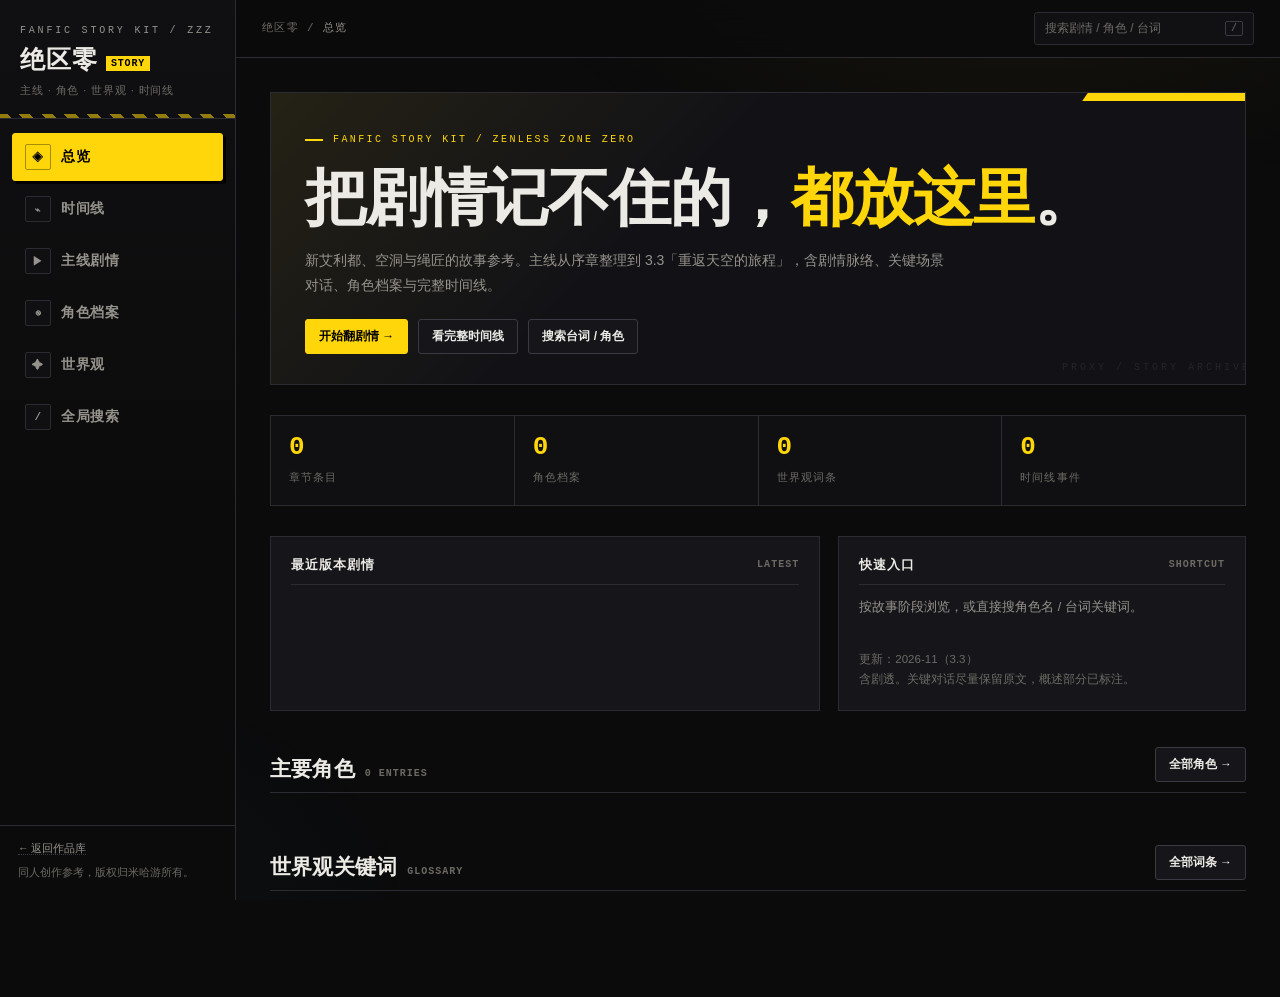
==== 绝区零/index.html @ 9d983272 "feat: Create Game Plot Reference Tool Co-authored-by: traeagent <traeagent@users.noreply.github.com>" ====
<!doctype html>
<html lang="zh-CN">
<head>
<meta charset="utf-8">
<meta name="viewport" content="width=device-width, initial-scale=1">
<title>绝区零 · Story Kit</title>
<link rel="stylesheet" href="../_shared/viewer.css">
</head>
<body>
<div class="shell" id="shell">
  <aside class="sidebar" id="sidebar"></aside>
  <div class="main">
    <div class="mobile-bar">
      <button class="menu-btn" id="menuBtn" aria-label="菜单">☰</button>
      <span class="mobile-title">绝区零 · STORY KIT</span>
      <button class="mobile-search" data-go="#/search" aria-label="搜索">⌕</button>
    </div>
    <div class="topbar">
      <div class="crumb" id="crumb"></div>
      <div class="topbar-spacer"></div>
      <button class="search-trigger" data-go="#/search">
        <span>搜索剧情 / 角色 / 台词</span>
        <kbd>/</kbd>
      </button>
    </div>
    <main class="content" id="app"></main>
  </div>
</div>
<script src="data.js"></script>
<script src="../_shared/viewer.js"></script>
</body>
</html>
---- _shared/viewer.css ----
/* ============================================================
   Story Kit shared viewer style
   A dark "hazard / sticker" look inspired by urban action games.
   ============================================================ */

:root {
  --bg: #0b0b0c;
  --bg-soft: #111113;
  --panel: #16161a;
  --panel-2: #1d1d22;
  --line: #2b2b31;
  --line-strong: #3a3a42;
  --text: #eceae5;
  --muted: #96938c;
  --dim: #6d6a64;
  --yellow: #ffd60a;
  --yellow-deep: #e6b800;
  --red: #ff3b30;
  --cyan: #45c8f1;
  --green: #7bd88f;
  --purple: #b18cff;
  --orange: #ff8a3d;
  --s1: #ffd60a;
  --s2: #45c8f1;
  --s3: #ff6b6b;
  --radius: 3px;
  --sidebar: 236px;
  --maxw: 1080px;
  --font: "Noto Sans SC", "PingFang SC", "Hiragino Sans GB", "Microsoft YaHei", "Source Han Sans SC", sans-serif;
  --mono: "JetBrains Mono", "SFMono-Regular", Consolas, "Liberation Mono", Menlo, monospace;
}

* { box-sizing: border-box; }

html { scroll-behavior: smooth; }

body {
  margin: 0;
  background: var(--bg);
  color: var(--text);
  font-family: var(--font);
  font-size: 15px;
  line-height: 1.75;
  -webkit-font-smoothing: antialiased;
  text-rendering: optimizeLegibility;
}

body::before {
  content: "";
  position: fixed;
  inset: 0;
  pointer-events: none;
  z-index: 0;
  background:
    radial-gradient(900px 500px at 80% -10%, rgba(255, 214, 10, 0.055), transparent 60%),
    radial-gradient(700px 400px at 0% 100%, rgba(69, 200, 241, 0.04), transparent 60%);
}

a { color: inherit; text-decoration: none; }

::selection { background: var(--yellow); color: #000; }

::-webkit-scrollbar { width: 10px; height: 10px; }
::-webkit-scrollbar-track { background: #0d0d0f; }
::-webkit-scrollbar-thumb { background: #303036; border: 2px solid #0d0d0f; }
::-webkit-scrollbar-thumb:hover { background: #46464f; }

/* ---------------- layout ---------------- */

.shell { display: flex; min-height: 100vh; position: relative; z-index: 1; }

.sidebar {
  width: var(--sidebar);
  flex: 0 0 var(--sidebar);
  border-right: 1px solid var(--line);
  background: linear-gradient(180deg, #101012, #0b0b0c 60%);
  position: sticky;
  top: 0;
  height: 100vh;
  display: flex;
  flex-direction: column;
  overflow: hidden;
}

.brand {
  padding: 22px 20px 18px;
  border-bottom: 1px solid var(--line);
  position: relative;
}

.brand::after {
  content: "";
  position: absolute;
  left: 0; right: 0; bottom: 0;
  height: 4px;
  background: repeating-linear-gradient(45deg, var(--yellow) 0 8px, transparent 8px 16px);
  opacity: .55;
}

.brand-kicker {
  font-family: var(--mono);
  font-size: 10px;
  letter-spacing: .28em;
  color: var(--muted);
  text-transform: uppercase;
}

.brand-title {
  font-size: 25px;
  font-weight: 900;
  letter-spacing: .04em;
  line-height: 1.1;
  margin-top: 6px;
  display: flex;
  align-items: baseline;
  gap: 8px;
}

.brand-title i {
  font-style: normal;
  font-family: var(--mono);
  font-size: 10px;
  color: #000;
  background: var(--yellow);
  padding: 2px 5px;
  letter-spacing: .08em;
  transform: translateY(-2px);
}

.brand-sub {
  margin-top: 8px;
  font-size: 11px;
  color: var(--dim);
  letter-spacing: .08em;
}

.nav { padding: 14px 12px; display: flex; flex-direction: column; gap: 4px; }

.nav-item {
  display: flex;
  align-items: center;
  gap: 10px;
  padding: 10px 12px;
  border: 1px solid transparent;
  border-radius: var(--radius);
  color: var(--muted);
  font-size: 13.5px;
  font-weight: 600;
  letter-spacing: .04em;
  cursor: pointer;
  transition: .15s ease;
  background: none;
  text-align: left;
  font-family: inherit;
  width: 100%;
}

.nav-item .ico {
  width: 26px;
  height: 26px;
  display: grid;
  place-items: center;
  border: 1px solid var(--line);
  border-radius: 2px;
  font-family: var(--mono);
  font-size: 11px;
  color: var(--muted);
  flex: 0 0 auto;
  background: #101013;
}

.nav-item:hover { color: var(--text); border-color: var(--line); background: #141418; }
.nav-item:hover .ico { border-color: var(--line-strong); }

.nav-item.active {
  color: #000;
  background: var(--yellow);
  border-color: var(--yellow);
  box-shadow: 3px 3px 0 #000;
}
.nav-item.active .ico {
  color: #000;
  border-color: rgba(0,0,0,.35);
  background: transparent;
}

.nav-sep {
  margin: 14px 12px 4px;
  padding-top: 14px;
  border-top: 1px dashed var(--line);
  font-family: var(--mono);
  font-size: 10px;
  letter-spacing: .2em;
  color: var(--dim);
  text-transform: uppercase;
}

.sidebar-foot {
  margin-top: auto;
  padding: 14px 18px 18px;
  border-top: 1px solid var(--line);
  font-size: 10.5px;
  color: var(--dim);
  line-height: 1.7;
}
.sidebar-foot a { color: var(--muted); border-bottom: 1px dotted var(--line-strong); }
.sidebar-foot a:hover { color: var(--yellow); }

.main { flex: 1; min-width: 0; display: flex; flex-direction: column; }

.topbar {
  position: sticky;
  top: 0;
  z-index: 20;
  height: 58px;
  display: flex;
  align-items: center;
  gap: 14px;
  padding: 0 26px;
  border-bottom: 1px solid var(--line);
  background: rgba(11, 11, 12, .86);
  backdrop-filter: blur(12px);
}

.crumb {
  font-family: var(--mono);
  font-size: 11px;
  letter-spacing: .12em;
  color: var(--dim);
  white-space: nowrap;
  overflow: hidden;
  text-overflow: ellipsis;
}
.crumb b { color: var(--muted); font-weight: 500; }

.topbar-spacer { flex: 1; }

.search-trigger {
  display: flex;
  align-items: center;
  gap: 10px;
  min-width: 220px;
  padding: 7px 10px;
  border: 1px solid var(--line);
  background: #111114;
  color: var(--dim);
  border-radius: var(--radius);
  cursor: pointer;
  font-family: inherit;
  font-size: 12px;
  transition: .15s;
}
.search-trigger:hover { border-color: var(--yellow-deep); color: var(--muted); }
.search-trigger kbd {
  margin-left: auto;
  font-family: var(--mono);
  font-size: 10px;
  border: 1px solid var(--line-strong);
  padding: 1px 5px;
  border-radius: 2px;
  color: var(--dim);
}

.content {
  width: 100%;
  max-width: var(--maxw);
  margin: 0 auto;
  padding: 34px 34px 90px;
  flex: 1;
}

/* ---------------- generic ---------------- */

.kicker {
  font-family: var(--mono);
  font-size: 10px;
  letter-spacing: .24em;
  color: var(--yellow);
  text-transform: uppercase;
  display: flex;
  align-items: center;
  gap: 10px;
}
.kicker::before {
  content: "";
  width: 18px; height: 2px; background: var(--yellow);
}

h1, h2, h3, h4 { margin: 0; line-height: 1.25; }
h1 { font-size: clamp(28px, 4vw, 44px); font-weight: 900; letter-spacing: -.01em; }
h2 { font-size: 21px; font-weight: 800; letter-spacing: .01em; }
h3 { font-size: 16px; font-weight: 700; }

.page-head { margin-bottom: 26px; }
.page-head h1 { margin: 8px 0 10px; }
.page-head p { color: var(--muted); margin: 0; max-width: 760px; font-size: 14px; }

.section-bar {
  display: flex;
  align-items: flex-end;
  justify-content: space-between;
  gap: 16px;
  margin: 36px 0 16px;
  padding-bottom: 10px;
  border-bottom: 1px solid var(--line);
}
.section-bar h2 { display: flex; align-items: baseline; gap: 10px; }
.section-bar .count {
  font-family: var(--mono);
  font-size: 10px;
  color: var(--dim);
  letter-spacing: .1em;
}

.muted { color: var(--muted); }
.dim { color: var(--dim); }
.mono { font-family: var(--mono); }
.tiny { font-size: 11px; }

.tag {
  display: inline-flex;
  align-items: center;
  gap: 4px;
  padding: 2px 7px;
  border: 1px solid var(--line-strong);
  border-radius: 2px;
  font-size: 10.5px;
  color: var(--muted);
  background: #121216;
  line-height: 1.7;
  white-space: nowrap;
}
.tag.yellow { color: #000; background: var(--yellow); border-color: var(--yellow); font-weight: 700; }
.tag.s1 { color: var(--s1); border-color: rgba(255,214,10,.35); background: rgba(255,214,10,.06); }
.tag.s2 { color: var(--s2); border-color: rgba(69,200,241,.35); background: rgba(69,200,241,.06); }
.tag.s3 { color: var(--s3); border-color: rgba(255,107,107,.35); background: rgba(255,107,107,.06); }

.btn {
  display: inline-flex;
  align-items: center;
  gap: 7px;
  padding: 8px 13px;
  border: 1px solid var(--line-strong);
  background: #15151a;
  color: var(--text);
  border-radius: var(--radius);
  font-family: inherit;
  font-size: 12px;
  font-weight: 600;
  cursor: pointer;
  transition: .15s;
}
.btn:hover { border-color: var(--yellow-deep); color: var(--yellow); }
.btn.primary { background: var(--yellow); color: #000; border-color: var(--yellow); }
.btn.primary:hover { background: var(--yellow-deep); color: #000; }
.btn:active { transform: translate(1px, 1px); }

/* ---------------- home ---------------- */

.hero {
  position: relative;
  border: 1px solid var(--line);
  background:
    linear-gradient(135deg, rgba(255,214,10,.08), transparent 40%),
    #121216;
  padding: 38px 34px 30px;
  overflow: hidden;
  margin-bottom: 30px;
}
.hero::before {
  content: "";
  position: absolute;
  top: 0; right: 0;
  width: 180px; height: 8px;
  background: var(--yellow);
  transform: skewX(-35deg) translateX(20px);
}
.hero::after {
  content: "PROXY / STORY ARCHIVE";
  position: absolute;
  right: -6px; bottom: 8px;
  font-family: var(--mono);
  font-size: 10px;
  letter-spacing: .3em;
  color: rgba(255,255,255,.08);
  white-space: nowrap;
  pointer-events: none;
}
.hero .kicker { margin-bottom: 10px; }
.hero h1 { font-size: clamp(34px, 6vw, 62px); letter-spacing: -.02em; }
.hero h1 em { font-style: normal; color: var(--yellow); }
.hero .lead {
  margin: 12px 0 22px;
  max-width: 640px;
  color: var(--muted);
  font-size: 14px;
}
.hero-actions { display: flex; flex-wrap: wrap; gap: 10px; }

.stat-row {
  display: grid;
  grid-template-columns: repeat(4, 1fr);
  gap: 1px;
  background: var(--line);
  border: 1px solid var(--line);
  margin-bottom: 30px;
}
.stat {
  background: #101013;
  padding: 16px 18px;
}
.stat b {
  display: block;
  font-size: 26px;
  font-weight: 900;
  color: var(--yellow);
  font-family: var(--mono);
  line-height: 1.2;
}
.stat span { font-size: 11px; color: var(--dim); letter-spacing: .1em; }

.home-grid {
  display: grid;
  grid-template-columns: 1.35fr 1fr;
  gap: 18px;
}
.panel {
  border: 1px solid var(--line);
  background: var(--panel);
  padding: 20px;
}
.panel h3 {
  display: flex;
  align-items: center;
  justify-content: space-between;
  padding-bottom: 10px;
  margin-bottom: 12px;
  border-bottom: 1px solid var(--line);
  font-size: 13px;
  letter-spacing: .08em;
}
.panel h3 span { font-family: var(--mono); font-size: 10px; color: var(--dim); }

.mini-list { display: flex; flex-direction: column; }
.mini-item {
  display: grid;
  grid-template-columns: 34px 1fr auto;
  gap: 10px;
  align-items: baseline;
  padding: 10px 0;
  border-bottom: 1px dashed var(--line);
  cursor: pointer;
}
.mini-item:last-child { border-bottom: 0; }
.mini-item:hover .mini-title { color: var(--yellow); }
.mini-num { font-family: var(--mono); font-size: 10px; color: var(--dim); }
.mini-title { font-size: 13.5px; font-weight: 600; transition: .15s; }
.mini-sub { font-size: 11px; color: var(--dim); margin-top: 2px; }
.mini-ver { font-family: var(--mono); font-size: 10px; color: var(--muted); }

.chip-cloud { display: flex; flex-wrap: wrap; gap: 6px; }

/* ---------------- story list ---------------- */

.season-tabs {
  display: flex;
  flex-wrap: wrap;
  gap: 8px;
  margin-bottom: 20px;
}
.season-tab {
  padding: 7px 13px;
  border: 1px solid var(--line);
  background: #111114;
  color: var(--muted);
  border-radius: 2px;
  font-family: inherit;
  font-size: 12px;
  font-weight: 600;
  cursor: pointer;
  transition: .15s;
}
.season-tab:hover { color: var(--text); border-color: var(--line-strong); }
.season-tab.active { background: var(--text); color: #000; border-color: var(--text); }

.chapter-list { display: flex; flex-direction: column; gap: 12px; }

.chapter-card {
  display: grid;
  grid-template-columns: 74px 1fr auto;
  gap: 18px;
  align-items: center;
  padding: 18px 20px;
  border: 1px solid var(--line);
  background: var(--panel);
  cursor: pointer;
  position: relative;
  transition: .16s ease;
}
.chapter-card::before {
  content: "";
  position: absolute;
  left: 0; top: 0; bottom: 0;
  width: 3px;
  background: var(--s1);
  opacity: .65;
}
.chapter-card.s2::before { background: var(--s2); }
.chapter-card.s3::before { background: var(--s3); }
.chapter-card:hover {
  border-color: var(--line-strong);
  transform: translateX(3px);
  background: var(--panel-2);
}
.chapter-card:hover .chapter-title { color: var(--yellow); }
.chapter-idx {
  font-family: var(--mono);
  font-size: 10px;
  color: var(--dim);
  letter-spacing: .1em;
  border-right: 1px dashed var(--line);
  padding-right: 14px;
  line-height: 1.9;
}
.chapter-idx b { display: block; font-size: 19px; color: var(--muted); font-weight: 600; }
.chapter-title { font-size: 17px; font-weight: 800; transition: .15s; }
.chapter-one { margin-top: 4px; font-size: 12.5px; color: var(--muted); }
.chapter-meta { display: flex; flex-direction: column; align-items: flex-end; gap: 6px; }
.chapter-meta .tags { display: flex; gap: 5px; flex-wrap: wrap; justify-content: flex-end; }

/* ---------------- story detail ---------------- */

.detail-head {
  border-bottom: 2px solid var(--yellow);
  padding-bottom: 20px;
  margin-bottom: 26px;
  position: relative;
}
.detail-head .kicker { margin-bottom: 8px; }
.detail-head h1 { font-size: clamp(25px, 4vw, 40px); }
.detail-one {
  margin-top: 10px;
  color: var(--muted);
  font-size: 14.5px;
  font-style: italic;
  border-left: 2px solid var(--line-strong);
  padding-left: 12px;
}
.meta-grid {
  display: flex;
  flex-wrap: wrap;
  gap: 8px 20px;
  margin-top: 14px;
  font-size: 12px;
  color: var(--muted);
}
.meta-grid b { color: var(--dim); font-weight: 500; margin-right: 5px; font-family: var(--mono); font-size: 10.5px; letter-spacing: .08em; }

.prose p { margin: 0 0 14px; color: #d7d4cd; }
.prose p:last-child { margin-bottom: 0; }

.story-body { display: grid; grid-template-columns: 1fr 220px; gap: 34px; align-items: start; }
.story-main { min-width: 0; }
.story-aside { position: sticky; top: 80px; }
.aside-box {
  border: 1px solid var(--line);
  background: #101013;
  padding: 14px;
  margin-bottom: 14px;
}
.aside-box h4 {
  font-size: 10px;
  font-family: var(--mono);
  letter-spacing: .18em;
  color: var(--dim);
  margin-bottom: 9px;
}
.aside-box .toc-link {
  display: block;
  font-size: 12px;
  color: var(--muted);
  padding: 4px 0;
  border-bottom: 1px dotted transparent;
}
.aside-box .toc-link:hover { color: var(--yellow); border-bottom-color: var(--line-strong); }

.scene {
  border: 1px solid var(--line);
  background: var(--panel);
  margin: 16px 0;
  overflow: hidden;
}
.scene-head {
  display: flex;
  align-items: center;
  justify-content: space-between;
  gap: 12px;
  padding: 10px 15px;
  background: #101013;
  border-bottom: 1px solid var(--line);
}
.scene-head h4 { font-size: 12.5px; letter-spacing: .05em; color: var(--muted); font-weight: 700; display: flex; align-items: center; gap: 8px; }
.scene-head h4::before { content: "▸"; color: var(--yellow); }
.scene-copy {
  border: 1px solid var(--line);
  background: transparent;
  color: var(--dim);
  font-size: 10px;
  font-family: var(--mono);
  padding: 3px 7px;
  cursor: pointer;
  border-radius: 2px;
}
.scene-copy:hover { color: var(--yellow); border-color: var(--yellow-deep); }
.scene-body { padding: 14px 15px 16px; }

.dlg { display: flex; gap: 12px; margin: 9px 0; }
.dlg-speaker {
  flex: 0 0 86px;
  text-align: right;
  font-weight: 800;
  font-size: 12.5px;
  color: var(--yellow);
  letter-spacing: .02em;
  padding-top: 1px;
  word-break: break-all;
}
.dlg-text {
  flex: 1;
  min-width: 0;
  font-size: 14px;
  color: #e6e3dc;
  border-left: 1px solid var(--line-strong);
  padding-left: 12px;
}
.dlg.choice .dlg-text { color: var(--cyan); }
.dlg-narr {
  margin: 10px 0;
  font-size: 12.5px;
  color: var(--muted);
  font-style: italic;
  padding: 6px 10px;
  background: #101013;
  border-left: 2px solid var(--line);
}
.dlg-narr em { font-style: normal; color: var(--dim); }

.quote-list { display: flex; flex-direction: column; gap: 8px; }
.quote {
  display: flex;
  gap: 10px;
  border: 1px solid var(--line);
  background: #111114;
  padding: 10px 13px;
  font-size: 13.5px;
}
.quote .q-speaker { flex: 0 0 auto; color: var(--yellow); font-weight: 700; font-size: 12px; }
.quote q { quotes: "「" "」"; color: #ddd9d0; }

.note-list { margin: 0; padding-left: 18px; color: var(--muted); font-size: 13px; }
.note-list li { margin: 5px 0; }
.note-list li::marker { color: var(--yellow); }

.source-list { display: flex; flex-direction: column; gap: 4px; font-size: 11.5px; }
.source-list a { color: var(--dim); word-break: break-all; border-bottom: 1px dotted var(--line); }
.source-list a:hover { color: var(--cyan); }

.chapter-nav {
  display: grid;
  grid-template-columns: 1fr 1fr;
  gap: 12px;
  margin-top: 34px;
  border-top: 1px solid var(--line);
  padding-top: 18px;
}
.chapter-nav .cn {
  border: 1px solid var(--line);
  padding: 13px 15px;
  cursor: pointer;
  transition: .15s;
}
.chapter-nav .cn:hover { border-color: var(--yellow-deep); background: var(--panel); }
.chapter-nav .cn.right { text-align: right; }
.chapter-nav .cn span { display: block; font-family: var(--mono); font-size: 10px; color: var(--dim); letter-spacing: .14em; }
.chapter-nav .cn b { font-size: 13.5px; font-weight: 700; display: block; margin-top: 4px; }

/* ---------------- characters ---------------- */

.filter-row { display: flex; flex-wrap: wrap; gap: 7px; margin-bottom: 18px; }

.char-grid {
  display: grid;
  grid-template-columns: repeat(auto-fill, minmax(210px, 1fr));
  gap: 12px;
}
.char-card {
  border: 1px solid var(--line);
  background: var(--panel);
  padding: 15px;
  cursor: pointer;
  position: relative;
  transition: .16s;
  overflow: hidden;
}
.char-card:hover { border-color: var(--yellow-deep); transform: translateY(-2px); box-shadow: 4px 4px 0 rgba(255,214,10,.12); }
.char-avatar {
  width: 46px; height: 46px;
  display: grid;
  place-items: center;
  font-size: 20px;
  font-weight: 900;
  color: #000;
  background: var(--yellow);
  margin-bottom: 11px;
  clip-path: polygon(0 0, 100% 0, 100% 78%, 82% 100%, 0 100%);
}
.char-card[data-faction="白祇重工"] .char-avatar { background: var(--orange); }
.char-card[data-faction="维多利亚家政"] .char-avatar { background: var(--purple); }
.char-card[data-faction="对空洞特别行动部第六课"] .char-avatar { background: var(--cyan); }
.char-card[data-faction="刑侦特勤组"] .char-avatar { background: #9fb7ff; }
.char-card[data-faction="卡吕冬之子"] .char-avatar { background: var(--red); }
.char-card[data-faction="天琴座"] .char-avatar { background: #ff9ec4; }
.char-card[data-faction="云岿山"] .char-avatar { background: #8ee6c8; }
.char-card[data-faction="奥波勒斯小队"] .char-avatar { background: #d4d4d4; }
.char-card[data-faction="罗斯凯利法"] .char-avatar { background: #c4b5fd; }
.char-name { font-size: 15px; font-weight: 800; }
.char-en { font-family: var(--mono); font-size: 9.5px; color: var(--dim); letter-spacing: .06em; margin-top: 2px; }
.char-desc { font-size: 11.5px; color: var(--muted); margin-top: 7px; line-height: 1.65; display: -webkit-box; -webkit-line-clamp: 2; -webkit-box-orient: vertical; overflow: hidden; }

.char-detail-head { display: flex; gap: 20px; align-items: flex-start; margin-bottom: 24px; }
.char-detail-head .char-avatar { width: 72px; height: 72px; font-size: 30px; margin: 0; flex: 0 0 auto; }
.char-detail-head h1 { font-size: clamp(24px, 3.4vw, 36px); }
.char-detail-head .char-en { font-size: 11px; margin-bottom: 5px; }

.rel-list { display: flex; flex-direction: column; gap: 1px; background: var(--line); border: 1px solid var(--line); }
.rel-item { background: var(--panel); padding: 10px 13px; font-size: 12.5px; }
.rel-item b { color: var(--yellow); font-weight: 700; margin-right: 8px; }
.rel-item span { color: var(--muted); }

/* ---------------- timeline ---------------- */

.tl { position: relative; padding-left: 24px; }
.tl::before { content: ""; position: absolute; left: 5px; top: 4px; bottom: 4px; width: 2px; background: linear-gradient(180deg, var(--yellow), var(--line) 40%, var(--line)); }
.tl-era {
  font-family: var(--mono);
  font-size: 10px;
  letter-spacing: .2em;
  color: var(--yellow);
  margin: 26px 0 10px;
  text-transform: uppercase;
  padding-left: 0;
}
.tl-item { position: relative; padding: 0 0 18px 18px; }
.tl-item::before {
  content: "";
  position: absolute;
  left: -24px; top: 6px;
  width: 12px; height: 12px;
  background: var(--bg);
  border: 2px solid var(--yellow);
  transform: rotate(45deg);
}
.tl-item.minor::before { border-color: var(--line-strong); width: 8px; height: 8px; left: -22px; top: 8px; }
.tl-date { font-family: var(--mono); font-size: 10px; color: var(--dim); letter-spacing: .1em; }
.tl-title { font-size: 15px; font-weight: 700; margin: 3px 0 4px; }
.tl-desc { font-size: 12.5px; color: var(--muted); margin: 0; }
.tl-link { display: inline-flex; margin-top: 6px; font-size: 10.5px; color: var(--yellow); border-bottom: 1px dotted rgba(255,214,10,.4); }

/* ---------------- world ---------------- */

.world-grid { display: grid; grid-template-columns: repeat(auto-fill, minmax(300px, 1fr)); gap: 14px; }
.world-card {
  border: 1px solid var(--line);
  background: var(--panel);
  padding: 20px;
  position: relative;
}
.world-card::after {
  content: attr(data-idx);
  position: absolute;
  right: 14px; top: 10px;
  font-family: var(--mono);
  font-size: 22px;
  color: rgba(255,255,255,.05);
  font-weight: 700;
}
.world-card h3 { color: var(--yellow); font-size: 17px; margin-bottom: 4px; }
.world-card .en { font-family: var(--mono); font-size: 9.5px; color: var(--dim); letter-spacing: .12em; margin-bottom: 10px; text-transform: uppercase; }
.world-card p { font-size: 12.5px; color: var(--muted); margin: 0 0 8px; }
.world-card p:last-child { margin-bottom: 0; }

/* ---------------- search ---------------- */

.search-box { position: relative; margin-bottom: 26px; }
.search-input {
  width: 100%;
  padding: 15px 18px 15px 46px;
  background: #101013;
  border: 1px solid var(--line-strong);
  border-radius: var(--radius);
  color: var(--text);
  font-family: inherit;
  font-size: 15px;
  outline: none;
  transition: .15s;
}
.search-input:focus { border-color: var(--yellow); box-shadow: 0 0 0 3px rgba(255,214,10,.08); }
.search-input::placeholder { color: var(--dim); }
.search-box .glass { position: absolute; left: 16px; top: 50%; transform: translateY(-50%); color: var(--dim); font-size: 16px; }

.result-group { margin-bottom: 26px; }
.result-group h3 {
  font-size: 11px;
  font-family: var(--mono);
  letter-spacing: .18em;
  color: var(--dim);
  margin-bottom: 10px;
  padding-bottom: 8px;
  border-bottom: 1px solid var(--line);
}
.result {
  display: block;
  padding: 12px 14px;
  border: 1px solid transparent;
  border-bottom: 1px solid var(--line);
  cursor: pointer;
  transition: .12s;
}
.result:hover { background: var(--panel); border-color: var(--line); }
.result-title { font-size: 14px; font-weight: 700; }
.result-title mark { background: rgba(255,214,10,.22); color: var(--yellow); padding: 0 1px; }
.result-snippet { font-size: 12px; color: var(--muted); margin-top: 4px; line-height: 1.65; display: -webkit-box; -webkit-line-clamp: 2; -webkit-box-orient: vertical; overflow: hidden; }
.result-snippet mark { background: rgba(255,214,10,.2); color: var(--text); padding: 0 1px; }
.result-kind { font-family: var(--mono); font-size: 9.5px; color: var(--dim); letter-spacing: .1em; margin-right: 7px; }

.empty-state {
  text-align: center;
  padding: 60px 20px;
  border: 1px dashed var(--line);
  color: var(--dim);
}
.empty-state b { display: block; color: var(--muted); font-size: 16px; margin-bottom: 6px; }

/* ---------------- spoiler ---------------- */

.spoiler-blur { filter: blur(5px); opacity: .55; transition: .2s; cursor: pointer; }
.spoiler-blur:hover { filter: blur(0); opacity: 1; }

/* ---------------- mobile ---------------- */

.mobile-bar { display: none; }

@media (max-width: 980px) {
  .story-body { grid-template-columns: 1fr; }
  .story-aside { position: static; display: grid; grid-template-columns: 1fr 1fr; gap: 12px; }
  .aside-box { margin: 0; }
  .home-grid { grid-template-columns: 1fr; }
}

@media (max-width: 760px) {
  .sidebar {
    position: fixed;
    left: 0; top: 0; bottom: 0;
    z-index: 60;
    transform: translateX(-100%);
    transition: transform .22s ease;
    box-shadow: 20px 0 50px rgba(0,0,0,.6);
  }
  .sidebar.open { transform: translateX(0); }
  .shell.menu-open::after {
    content: "";
    position: fixed; inset: 0;
    background: rgba(0,0,0,.55);
    z-index: 50;
  }
  .mobile-bar {
    display: flex;
    align-items: center;
    gap: 12px;
    height: 54px;
    padding: 0 16px;
    border-bottom: 1px solid var(--line);
    position: sticky;
    top: 0;
    z-index: 30;
    background: rgba(11,11,12,.94);
    backdrop-filter: blur(10px);
  }
  .menu-btn, .mobile-search {
    width: 34px; height: 34px;
    display: grid; place-items: center;
    border: 1px solid var(--line);
    background: #131316;
    color: var(--text);
    font-size: 15px;
    cursor: pointer;
  }
  .mobile-title { font-size: 13px; font-weight: 800; letter-spacing: .04em; }
  .mobile-search { margin-left: auto; }
  .topbar { display: none; }
  .content { padding: 24px 18px 70px; }
  .hero { padding: 26px 20px 22px; }
  .stat-row { grid-template-columns: repeat(2, 1fr); }
  .chapter-card { grid-template-columns: 54px 1fr; gap: 12px; }
  .chapter-meta { display: none; }
  .char-detail-head { flex-direction: column; gap: 12px; }
  .chapter-nav { grid-template-columns: 1fr; }
  .dlg-speaker { flex-basis: 66px; font-size: 11.5px; }
}

/* ---------------- print ---------------- */
@media print {
  .sidebar, .topbar, .mobile-bar, .story-aside, .chapter-nav, .scene-copy { display: none !important; }
  body { background: #fff; color: #111; }
  .content { max-width: none; padding: 0; }
  .scene, .panel, .chapter-card { break-inside: avoid; background: #fff; border-color: #ccc; }
  .dlg-text { color: #111; }
}
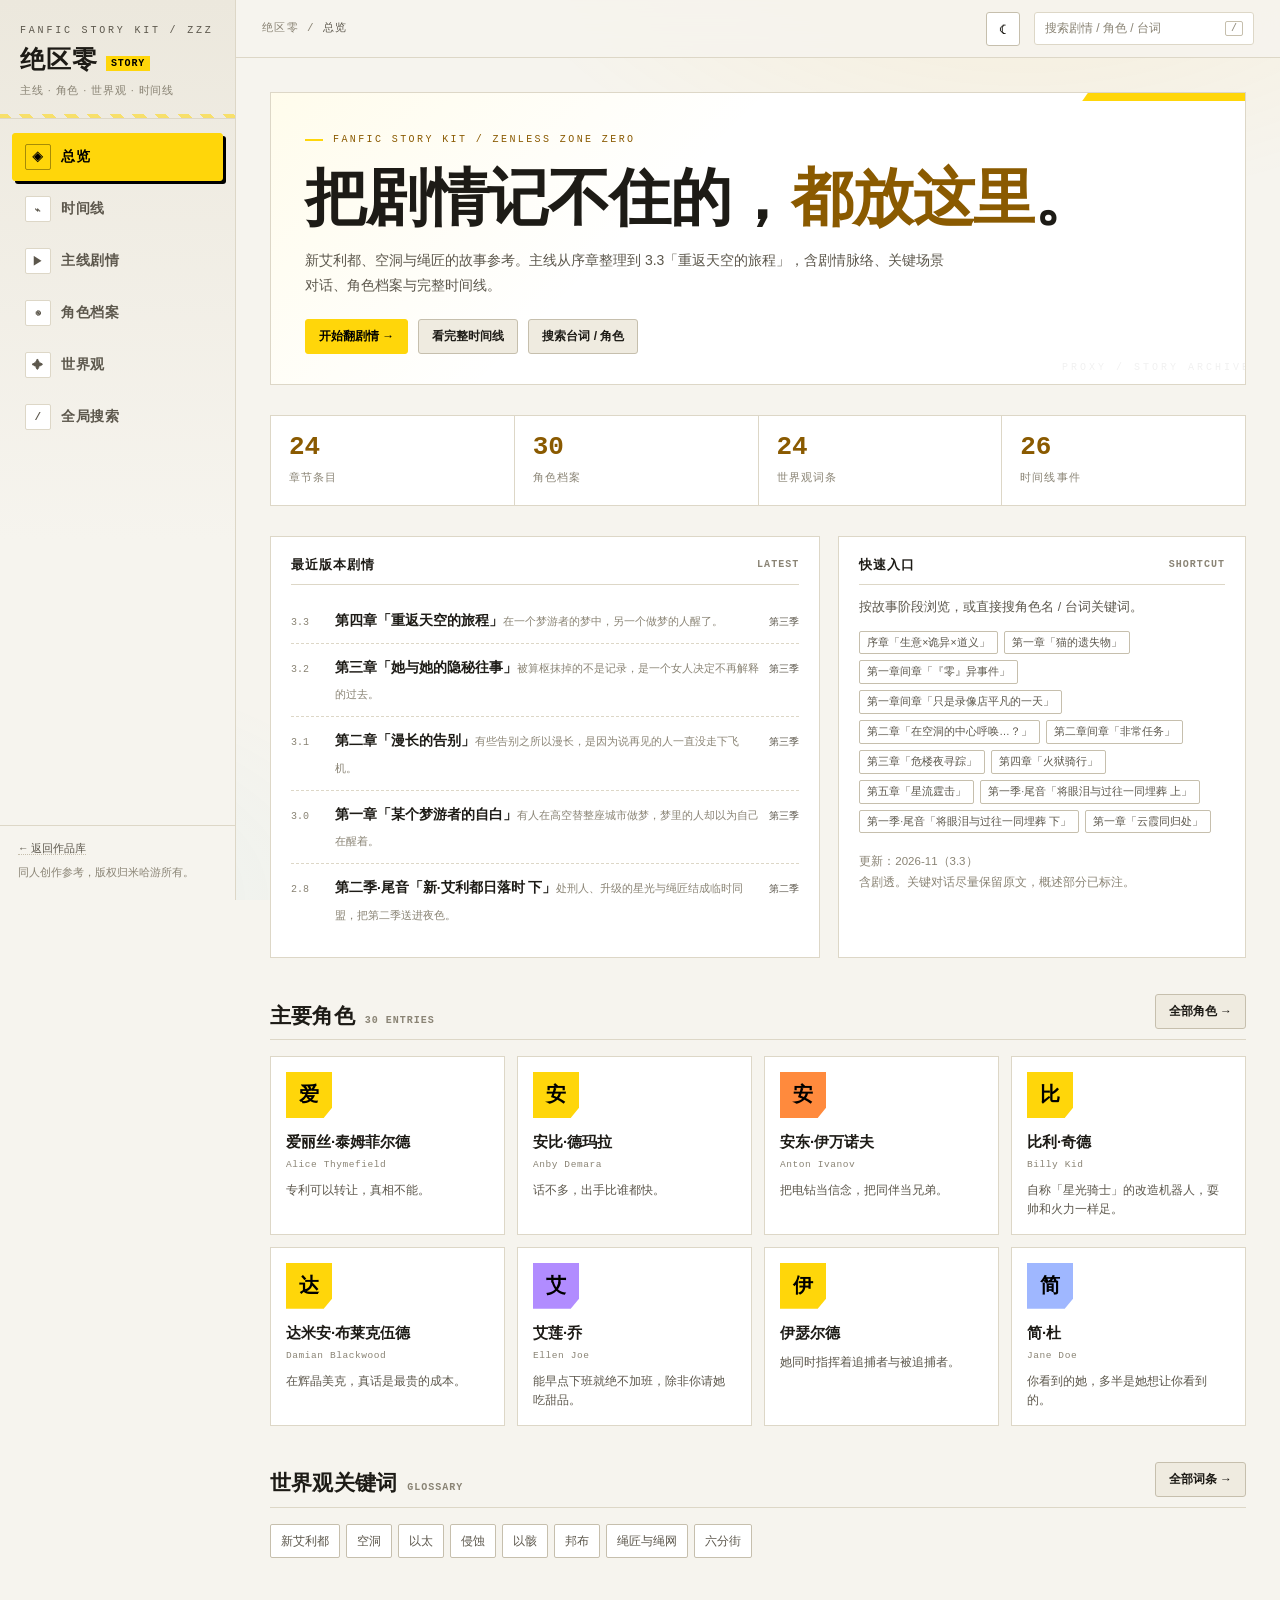
==== commit 0837c2b1: "feat: update workspace Co-authored-by: traeagent <traeagent@users.noreply.github.com>" ====
--- a/绝区零/index.html
+++ b/绝区零/index.html
@@ -4,6 +4,7 @@
 <meta charset="utf-8">
 <meta name="viewport" content="width=device-width, initial-scale=1">
 <title>绝区零 · Story Kit</title>
+<script>(function(){try{var t=localStorage.getItem('storykit-theme');if(t!=='light'&&t!=='dark'){t=(matchMedia('(prefers-color-scheme: light)').matches)?'light':'dark';}document.documentElement.setAttribute('data-theme',t);}catch(e){}})();</script>
 <link rel="stylesheet" href="../_shared/viewer.css">
 </head>
 <body>
@@ -13,11 +14,13 @@
     <div class="mobile-bar">
       <button class="menu-btn" id="menuBtn" aria-label="菜单">☰</button>
       <span class="mobile-title">绝区零 · STORY KIT</span>
+      <button class="theme-toggle" data-theme-toggle aria-label="切换亮暗">☾</button>
       <button class="mobile-search" data-go="#/search" aria-label="搜索">⌕</button>
     </div>
     <div class="topbar">
       <div class="crumb" id="crumb"></div>
       <div class="topbar-spacer"></div>
+      <button class="theme-toggle" data-theme-toggle aria-label="切换亮暗">☾</button>
       <button class="search-trigger" data-go="#/search">
         <span>搜索剧情 / 角色 / 台词</span>
         <kbd>/</kbd>
--- a/_shared/viewer.css
+++ b/_shared/viewer.css
@@ -23,6 +23,21 @@
   --s1: #ffd60a;
   --s2: #45c8f1;
   --s3: #ff6b6b;
+  --accent: var(--yellow);
+  --elev: #101013;
+  --hover: #141418;
+  --panel-3: #15151a;
+  --sidebar-top: #101012;
+  --prose: #d7d4cd;
+  --prose-strong: #e6e3dc;
+  --quote-text: #ddd9d0;
+  --grain: rgba(255,255,255,.08);
+  --watermark: rgba(255,255,255,.05);
+  --scroll-track: #0d0d0f;
+  --scroll-thumb: #303036;
+  --scroll-thumb-hi: #46464f;
+  --glass: rgba(11, 11, 12, .86);
+  --glass-mobile: rgba(11,11,12,.94);
   --radius: 3px;
   --sidebar: 236px;
   --maxw: 1080px;
@@ -43,6 +58,7 @@
   line-height: 1.75;
   -webkit-font-smoothing: antialiased;
   text-rendering: optimizeLegibility;
+  transition: background-color .25s ease, color .25s ease;
 }
 
 body::before {
@@ -61,9 +77,9 @@
 ::selection { background: var(--yellow); color: #000; }
 
 ::-webkit-scrollbar { width: 10px; height: 10px; }
-::-webkit-scrollbar-track { background: #0d0d0f; }
-::-webkit-scrollbar-thumb { background: #303036; border: 2px solid #0d0d0f; }
-::-webkit-scrollbar-thumb:hover { background: #46464f; }
+::-webkit-scrollbar-track { background: var(--scroll-track); }
+::-webkit-scrollbar-thumb { background: var(--scroll-thumb); border: 2px solid var(--scroll-track); }
+::-webkit-scrollbar-thumb:hover { background: var(--scroll-thumb-hi); }
 
 /* ---------------- layout ---------------- */
 
@@ -73,7 +89,7 @@
   width: var(--sidebar);
   flex: 0 0 var(--sidebar);
   border-right: 1px solid var(--line);
-  background: linear-gradient(180deg, #101012, #0b0b0c 60%);
+  background: linear-gradient(180deg, var(--sidebar-top), var(--bg) 60%);
   position: sticky;
   top: 0;
   height: 100vh;
@@ -166,10 +182,10 @@
   font-size: 11px;
   color: var(--muted);
   flex: 0 0 auto;
-  background: #101013;
-}
-
-.nav-item:hover { color: var(--text); border-color: var(--line); background: #141418; }
+  background: var(--elev);
+}
+
+.nav-item:hover { color: var(--text); border-color: var(--line); background: var(--hover); }
 .nav-item:hover .ico { border-color: var(--line-strong); }
 
 .nav-item.active {
@@ -204,7 +220,7 @@
   line-height: 1.7;
 }
 .sidebar-foot a { color: var(--muted); border-bottom: 1px dotted var(--line-strong); }
-.sidebar-foot a:hover { color: var(--yellow); }
+.sidebar-foot a:hover { color: var(--accent); }
 
 .main { flex: 1; min-width: 0; display: flex; flex-direction: column; }
 
@@ -218,7 +234,7 @@
   gap: 14px;
   padding: 0 26px;
   border-bottom: 1px solid var(--line);
-  background: rgba(11, 11, 12, .86);
+  background: var(--glass);
   backdrop-filter: blur(12px);
 }
 
@@ -234,6 +250,22 @@
 .crumb b { color: var(--muted); font-weight: 500; }
 
 .topbar-spacer { flex: 1; }
+
+.theme-toggle {
+  width: 34px;
+  height: 34px;
+  display: grid;
+  place-items: center;
+  border: 1px solid var(--line-strong);
+  background: var(--elev);
+  color: var(--text);
+  border-radius: var(--radius);
+  cursor: pointer;
+  font-size: 15px;
+  flex: 0 0 auto;
+  transition: .15s;
+}
+.theme-toggle:hover { border-color: var(--yellow-deep); color: var(--accent); }
 
 .search-trigger {
   display: flex;
@@ -242,7 +274,7 @@
   min-width: 220px;
   padding: 7px 10px;
   border: 1px solid var(--line);
-  background: #111114;
+  background: var(--elev);
   color: var(--dim);
   border-radius: var(--radius);
   cursor: pointer;
@@ -275,7 +307,7 @@
   font-family: var(--mono);
   font-size: 10px;
   letter-spacing: .24em;
-  color: var(--yellow);
+  color: var(--accent);
   text-transform: uppercase;
   display: flex;
   align-items: center;
@@ -326,7 +358,7 @@
   border-radius: 2px;
   font-size: 10.5px;
   color: var(--muted);
-  background: #121216;
+  background: var(--elev);
   line-height: 1.7;
   white-space: nowrap;
 }
@@ -341,7 +373,7 @@
   gap: 7px;
   padding: 8px 13px;
   border: 1px solid var(--line-strong);
-  background: #15151a;
+  background: var(--panel-3);
   color: var(--text);
   border-radius: var(--radius);
   font-family: inherit;
@@ -350,7 +382,7 @@
   cursor: pointer;
   transition: .15s;
 }
-.btn:hover { border-color: var(--yellow-deep); color: var(--yellow); }
+.btn:hover { border-color: var(--yellow-deep); color: var(--accent); }
 .btn.primary { background: var(--yellow); color: #000; border-color: var(--yellow); }
 .btn.primary:hover { background: var(--yellow-deep); color: #000; }
 .btn:active { transform: translate(1px, 1px); }
@@ -362,7 +394,7 @@
   border: 1px solid var(--line);
   background:
     linear-gradient(135deg, rgba(255,214,10,.08), transparent 40%),
-    #121216;
+    var(--elev);
   padding: 38px 34px 30px;
   overflow: hidden;
   margin-bottom: 30px;
@@ -382,13 +414,13 @@
   font-family: var(--mono);
   font-size: 10px;
   letter-spacing: .3em;
-  color: rgba(255,255,255,.08);
+  color: var(--grain);
   white-space: nowrap;
   pointer-events: none;
 }
 .hero .kicker { margin-bottom: 10px; }
 .hero h1 { font-size: clamp(34px, 6vw, 62px); letter-spacing: -.02em; }
-.hero h1 em { font-style: normal; color: var(--yellow); }
+.hero h1 em { font-style: normal; color: var(--accent); }
 .hero .lead {
   margin: 12px 0 22px;
   max-width: 640px;
@@ -406,14 +438,14 @@
   margin-bottom: 30px;
 }
 .stat {
-  background: #101013;
+  background: var(--elev);
   padding: 16px 18px;
 }
 .stat b {
   display: block;
   font-size: 26px;
   font-weight: 900;
-  color: var(--yellow);
+  color: var(--accent);
   font-family: var(--mono);
   line-height: 1.2;
 }
@@ -452,7 +484,7 @@
   cursor: pointer;
 }
 .mini-item:last-child { border-bottom: 0; }
-.mini-item:hover .mini-title { color: var(--yellow); }
+.mini-item:hover .mini-title { color: var(--accent); }
 .mini-num { font-family: var(--mono); font-size: 10px; color: var(--dim); }
 .mini-title { font-size: 13.5px; font-weight: 600; transition: .15s; }
 .mini-sub { font-size: 11px; color: var(--dim); margin-top: 2px; }
@@ -471,7 +503,7 @@
 .season-tab {
   padding: 7px 13px;
   border: 1px solid var(--line);
-  background: #111114;
+  background: var(--elev);
   color: var(--muted);
   border-radius: 2px;
   font-family: inherit;
@@ -481,7 +513,7 @@
   transition: .15s;
 }
 .season-tab:hover { color: var(--text); border-color: var(--line-strong); }
-.season-tab.active { background: var(--text); color: #000; border-color: var(--text); }
+.season-tab.active { background: var(--text); color: var(--bg); border-color: var(--text); }
 
 .chapter-list { display: flex; flex-direction: column; gap: 12px; }
 
@@ -512,7 +544,7 @@
   transform: translateX(3px);
   background: var(--panel-2);
 }
-.chapter-card:hover .chapter-title { color: var(--yellow); }
+.chapter-card:hover .chapter-title { color: var(--accent); }
 .chapter-idx {
   font-family: var(--mono);
   font-size: 10px;
@@ -556,7 +588,7 @@
 }
 .meta-grid b { color: var(--dim); font-weight: 500; margin-right: 5px; font-family: var(--mono); font-size: 10.5px; letter-spacing: .08em; }
 
-.prose p { margin: 0 0 14px; color: #d7d4cd; }
+.prose p { margin: 0 0 14px; color: var(--prose); }
 .prose p:last-child { margin-bottom: 0; }
 
 .story-body { display: grid; grid-template-columns: 1fr 220px; gap: 34px; align-items: start; }
@@ -564,7 +596,7 @@
 .story-aside { position: sticky; top: 80px; }
 .aside-box {
   border: 1px solid var(--line);
-  background: #101013;
+  background: var(--elev);
   padding: 14px;
   margin-bottom: 14px;
 }
@@ -582,7 +614,7 @@
   padding: 4px 0;
   border-bottom: 1px dotted transparent;
 }
-.aside-box .toc-link:hover { color: var(--yellow); border-bottom-color: var(--line-strong); }
+.aside-box .toc-link:hover { color: var(--accent); border-bottom-color: var(--line-strong); }
 
 .scene {
   border: 1px solid var(--line);
@@ -596,11 +628,11 @@
   justify-content: space-between;
   gap: 12px;
   padding: 10px 15px;
-  background: #101013;
+  background: var(--elev);
   border-bottom: 1px solid var(--line);
 }
 .scene-head h4 { font-size: 12.5px; letter-spacing: .05em; color: var(--muted); font-weight: 700; display: flex; align-items: center; gap: 8px; }
-.scene-head h4::before { content: "▸"; color: var(--yellow); }
+.scene-head h4::before { content: "▸"; color: var(--accent); }
 .scene-copy {
   border: 1px solid var(--line);
   background: transparent;
@@ -611,7 +643,7 @@
   cursor: pointer;
   border-radius: 2px;
 }
-.scene-copy:hover { color: var(--yellow); border-color: var(--yellow-deep); }
+.scene-copy:hover { color: var(--accent); border-color: var(--yellow-deep); }
 .scene-body { padding: 14px 15px 16px; }
 
 .dlg { display: flex; gap: 12px; margin: 9px 0; }
@@ -620,7 +652,7 @@
   text-align: right;
   font-weight: 800;
   font-size: 12.5px;
-  color: var(--yellow);
+  color: var(--accent);
   letter-spacing: .02em;
   padding-top: 1px;
   word-break: break-all;
@@ -629,7 +661,7 @@
   flex: 1;
   min-width: 0;
   font-size: 14px;
-  color: #e6e3dc;
+  color: var(--prose-strong);
   border-left: 1px solid var(--line-strong);
   padding-left: 12px;
 }
@@ -640,7 +672,7 @@
   color: var(--muted);
   font-style: italic;
   padding: 6px 10px;
-  background: #101013;
+  background: var(--elev);
   border-left: 2px solid var(--line);
 }
 .dlg-narr em { font-style: normal; color: var(--dim); }
@@ -650,16 +682,16 @@
   display: flex;
   gap: 10px;
   border: 1px solid var(--line);
-  background: #111114;
+  background: var(--elev);
   padding: 10px 13px;
   font-size: 13.5px;
 }
-.quote .q-speaker { flex: 0 0 auto; color: var(--yellow); font-weight: 700; font-size: 12px; }
-.quote q { quotes: "「" "」"; color: #ddd9d0; }
+.quote .q-speaker { flex: 0 0 auto; color: var(--accent); font-weight: 700; font-size: 12px; }
+.quote q { quotes: "「" "」"; color: var(--quote-text); }
 
 .note-list { margin: 0; padding-left: 18px; color: var(--muted); font-size: 13px; }
 .note-list li { margin: 5px 0; }
-.note-list li::marker { color: var(--yellow); }
+.note-list li::marker { color: var(--accent); }
 
 .source-list { display: flex; flex-direction: column; gap: 4px; font-size: 11.5px; }
 .source-list a { color: var(--dim); word-break: break-all; border-bottom: 1px dotted var(--line); }
@@ -734,7 +766,7 @@
 
 .rel-list { display: flex; flex-direction: column; gap: 1px; background: var(--line); border: 1px solid var(--line); }
 .rel-item { background: var(--panel); padding: 10px 13px; font-size: 12.5px; }
-.rel-item b { color: var(--yellow); font-weight: 700; margin-right: 8px; }
+.rel-item b { color: var(--accent); font-weight: 700; margin-right: 8px; }
 .rel-item span { color: var(--muted); }
 
 /* ---------------- timeline ---------------- */
@@ -745,7 +777,7 @@
   font-family: var(--mono);
   font-size: 10px;
   letter-spacing: .2em;
-  color: var(--yellow);
+  color: var(--accent);
   margin: 26px 0 10px;
   text-transform: uppercase;
   padding-left: 0;
@@ -764,7 +796,7 @@
 .tl-date { font-family: var(--mono); font-size: 10px; color: var(--dim); letter-spacing: .1em; }
 .tl-title { font-size: 15px; font-weight: 700; margin: 3px 0 4px; }
 .tl-desc { font-size: 12.5px; color: var(--muted); margin: 0; }
-.tl-link { display: inline-flex; margin-top: 6px; font-size: 10.5px; color: var(--yellow); border-bottom: 1px dotted rgba(255,214,10,.4); }
+.tl-link { display: inline-flex; margin-top: 6px; font-size: 10.5px; color: var(--accent); border-bottom: 1px dotted rgba(255,214,10,.4); }
 
 /* ---------------- world ---------------- */
 
@@ -781,10 +813,10 @@
   right: 14px; top: 10px;
   font-family: var(--mono);
   font-size: 22px;
-  color: rgba(255,255,255,.05);
+  color: var(--watermark);
   font-weight: 700;
 }
-.world-card h3 { color: var(--yellow); font-size: 17px; margin-bottom: 4px; }
+.world-card h3 { color: var(--accent); font-size: 17px; margin-bottom: 4px; }
 .world-card .en { font-family: var(--mono); font-size: 9.5px; color: var(--dim); letter-spacing: .12em; margin-bottom: 10px; text-transform: uppercase; }
 .world-card p { font-size: 12.5px; color: var(--muted); margin: 0 0 8px; }
 .world-card p:last-child { margin-bottom: 0; }
@@ -795,7 +827,7 @@
 .search-input {
   width: 100%;
   padding: 15px 18px 15px 46px;
-  background: #101013;
+  background: var(--elev);
   border: 1px solid var(--line-strong);
   border-radius: var(--radius);
   color: var(--text);
@@ -804,7 +836,7 @@
   outline: none;
   transition: .15s;
 }
-.search-input:focus { border-color: var(--yellow); box-shadow: 0 0 0 3px rgba(255,214,10,.08); }
+.search-input:focus { border-color: var(--accent); box-shadow: 0 0 0 3px rgba(255,214,10,.08); }
 .search-input::placeholder { color: var(--dim); }
 .search-box .glass { position: absolute; left: 16px; top: 50%; transform: translateY(-50%); color: var(--dim); font-size: 16px; }
 
@@ -828,7 +860,7 @@
 }
 .result:hover { background: var(--panel); border-color: var(--line); }
 .result-title { font-size: 14px; font-weight: 700; }
-.result-title mark { background: rgba(255,214,10,.22); color: var(--yellow); padding: 0 1px; }
+.result-title mark { background: rgba(255,214,10,.22); color: var(--accent); padding: 0 1px; }
 .result-snippet { font-size: 12px; color: var(--muted); margin-top: 4px; line-height: 1.65; display: -webkit-box; -webkit-line-clamp: 2; -webkit-box-orient: vertical; overflow: hidden; }
 .result-snippet mark { background: rgba(255,214,10,.2); color: var(--text); padding: 0 1px; }
 .result-kind { font-family: var(--mono); font-size: 9.5px; color: var(--dim); letter-spacing: .1em; margin-right: 7px; }
@@ -883,14 +915,14 @@
     position: sticky;
     top: 0;
     z-index: 30;
-    background: rgba(11,11,12,.94);
+    background: var(--glass-mobile);
     backdrop-filter: blur(10px);
   }
   .menu-btn, .mobile-search {
     width: 34px; height: 34px;
     display: grid; place-items: center;
     border: 1px solid var(--line);
-    background: #131316;
+    background: var(--elev);
     color: var(--text);
     font-size: 15px;
     cursor: pointer;
@@ -916,3 +948,37 @@
   .scene, .panel, .chapter-card { break-inside: avoid; background: #fff; border-color: #ccc; }
   .dlg-text { color: #111; }
 }
+
+/* ---------------- light theme ---------------- */
+:root[data-theme="light"] {
+  --bg: #f6f4ee;
+  --bg-soft: #efece3;
+  --panel: #ffffff;
+  --panel-2: #f1ede4;
+  --panel-3: #efebe0;
+  --elev: #ffffff;
+  --hover: #efebe0;
+  --sidebar-top: #ece8dd;
+  --line: #ddd7c7;
+  --line-strong: #c6bfad;
+  --text: #1d1b16;
+  --muted: #5c574c;
+  --dim: #8a8475;
+  --accent: #8a5a00;
+  --prose: #332f27;
+  --prose-strong: #24211b;
+  --quote-text: #332f27;
+  --grain: rgba(0,0,0,.06);
+  --watermark: rgba(0,0,0,.06);
+  --scroll-track: #efece3;
+  --scroll-thumb: #cfc8b6;
+  --scroll-thumb-hi: #b3ab97;
+  --glass: rgba(246,244,238,.86);
+  --glass-mobile: rgba(246,244,238,.94);
+}
+:root[data-theme="light"] body::before {
+  background:
+    radial-gradient(900px 500px at 80% -10%, rgba(255, 180, 0, .09), transparent 60%),
+    radial-gradient(700px 400px at 0% 100%, rgba(69, 200, 241, .07), transparent 60%);
+}
+:root[data-theme="light"] ::selection { background: var(--yellow); color: #000; }
